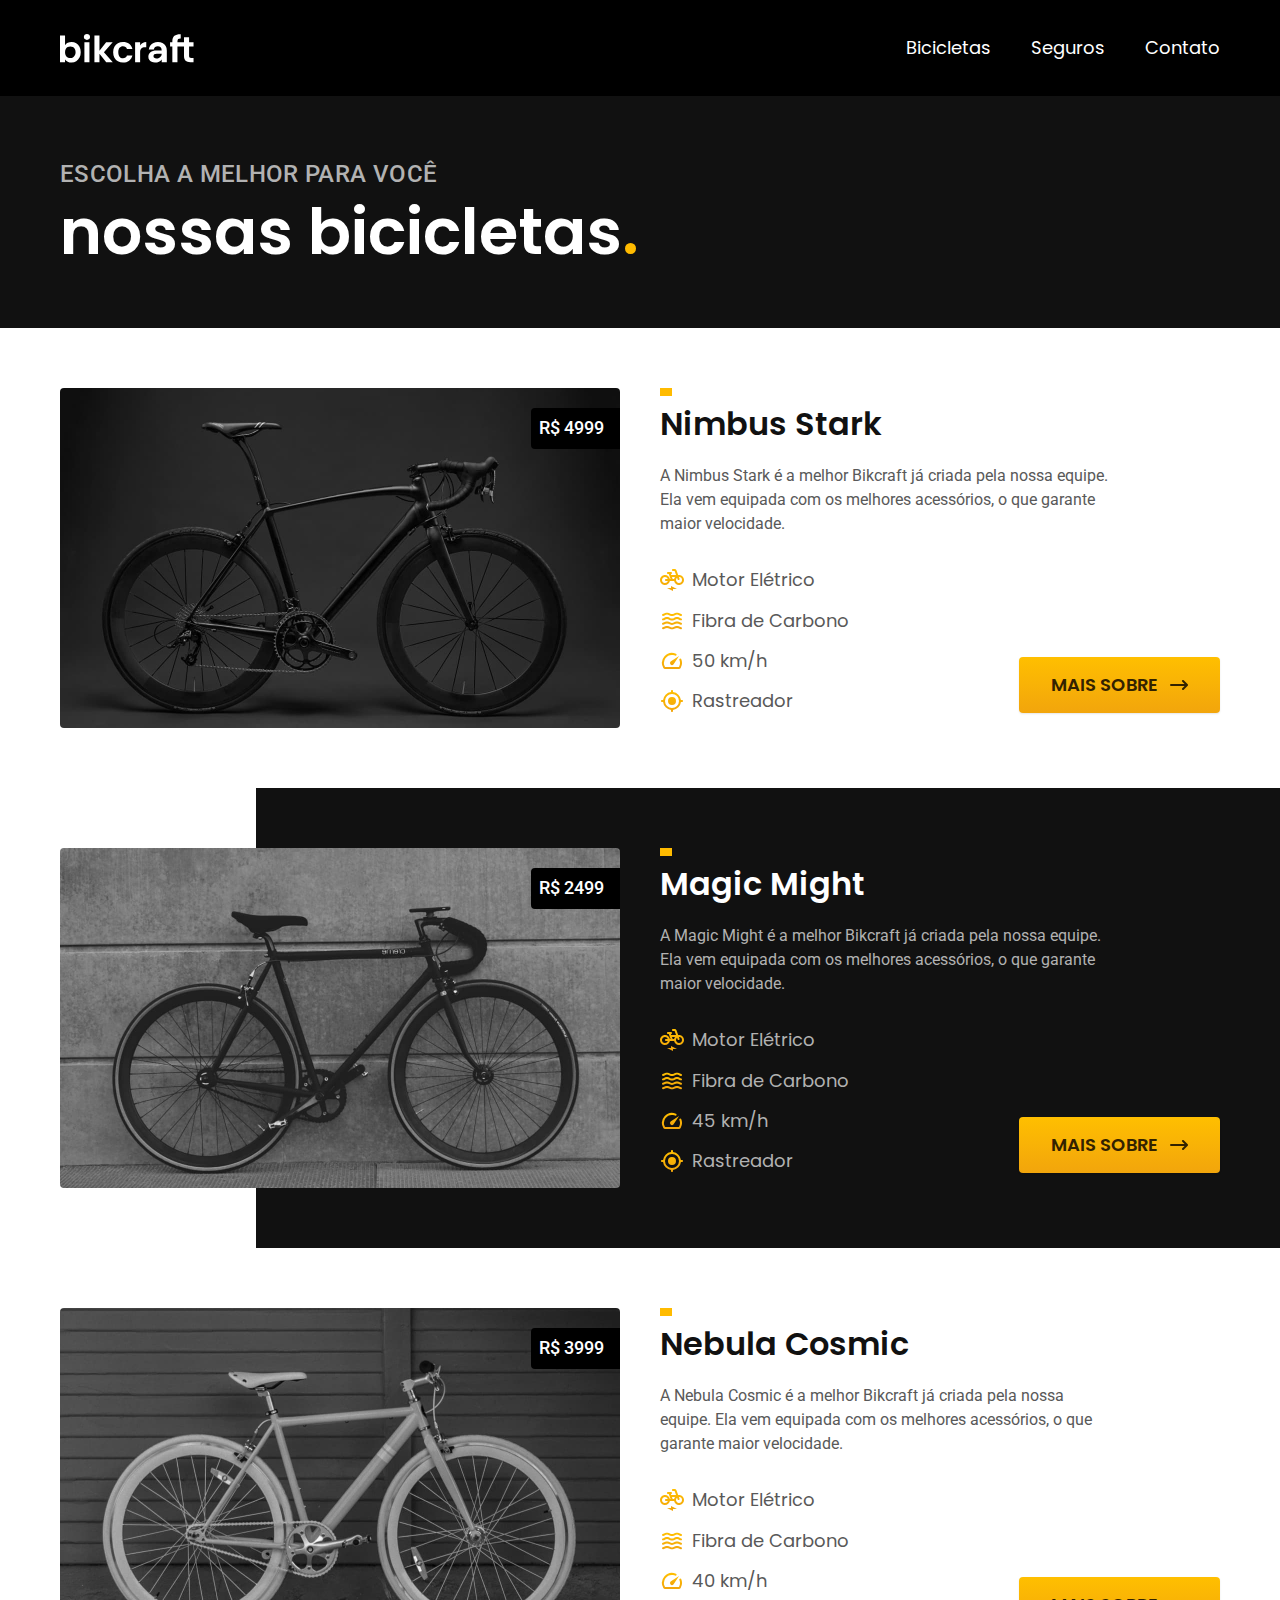
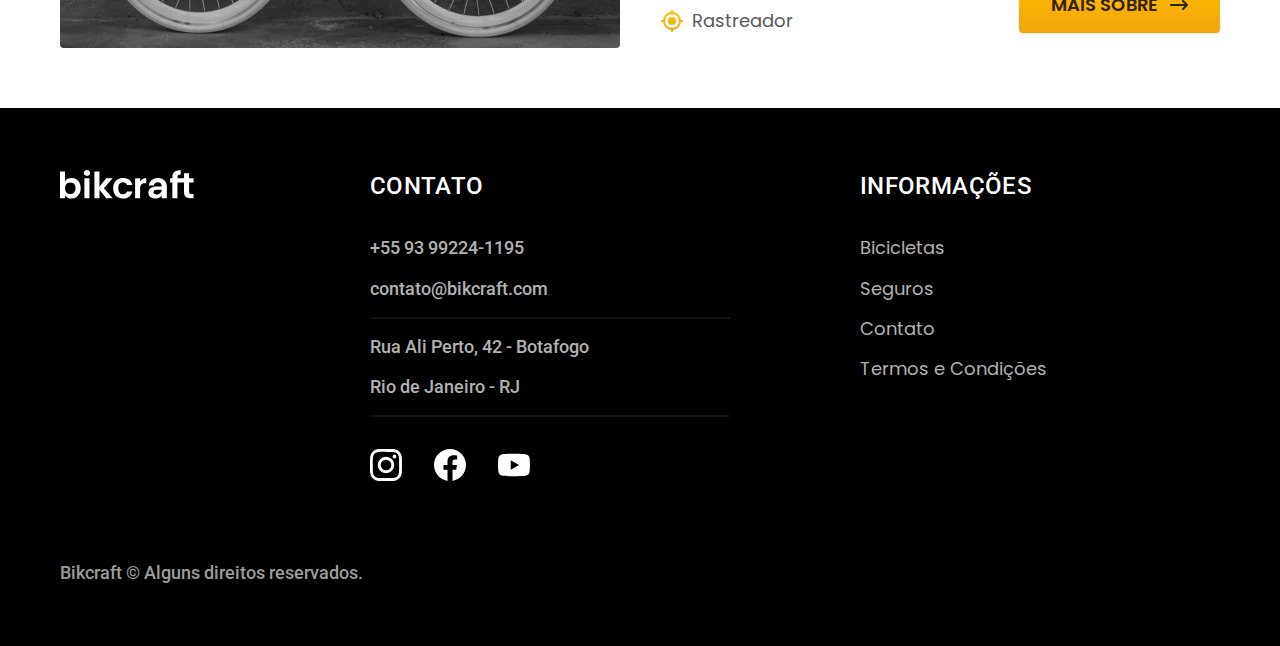
==== bicicletas.html @ 33fc5142 "bicicletas pagina" ====
<!DOCTYPE html>
<html lang="pt-br">

<head>
  <meta charset="UTF-8">
  <meta http-equiv="X-UA-Compatible" content="IE=edge">
  <meta name="viewport" content="width=device-width, initial-scale=1.0">
  <title>Bicicletas - Bikcraft</title>
  <meta name="description" content="Bicicletas - Bikcraft">
  <link rel="stylesheet" href="./css/style.css">
  <link rel="preconnect" href="https://fonts.googleapis.com">
  <link rel="preconnect" href="https://fonts.gstatic.com" crossorigin>
  <link href="https://fonts.googleapis.com/css2?family=Merriweather:ital,wght@1,900&family=Poppins:wght@400;600&family=Roboto:wght@400;500&display=swap" rel="stylesheet">
</head>

<body id="bicicletas">
  <header class="header-bg">
    <div class="header container">
      <a href="./">
        <img src="./img/bikcraft.svg" alt="Bikcraft">
      </a>
      <nav aria-label="primaria">
        <ul class="header-menu font-1-m cor-0">
          <li><a href="./bicicletas.html">Bicicletas</a></li>
          <li><a href="./seguros.html">Seguros</a></li>
          <li><a href="./contato.html">Contato</a></li>
        </ul>
      </nav>
    </div>
  </header>

  <main>
    <div class="titulo-bg">
      <div class="titulo container">
        <p class="font-2-l-b cor-5">Escolha a melhor para você</p>
        <h1 class="font-1-xxl cor-0">nossas bicicletas<span class="cor-p1">.</span></h2>
      </div>
    </div>


    <div class="bicicletas container">
      <div class="bicicletas-imagem">
        <img src="./img/bicicletas/nimbus.jpg" alt="Bicicleta preta">
        <span class="font-2-m cor-0">R$ 4999</span>
      </div>
      <div class="bicicletas-conteudo">
        <h2 class="font-1-xl">Nimbus Stark</h2>
        <p class="font-2-s cor-8">A Nimbus Stark é a melhor Bikcraft já criada pela nossa equipe. Ela vem equipada com os melhores acessórios, o que garante maior velocidade.</p>
        <ul class="font-1-m cor-8">
          <li>
            <img src="./img/icones/eletrica.svg" alt="">
            Motor Elétrico
          </li>
          <li>
            <img src="./img/icones/carbono.svg" alt="">
            Fibra de Carbono
          </li>
          <li>
            <img src="./img/icones/velocidade.svg" alt="">
            50 km/h
          </li>
          <li>
            <img src="./img/icones/rastreador.svg" alt="">
            Rastreador
          </li>
        </ul>
        <a class="botao seta" href="./bicicletas/nimbus.html">Mais sobre</a>
      </div>

    </div>

    <div class="bicicletas-bg">
      <div class="bicicletas container">
        <div class="bicicletas-imagem">
          <img src="./img/bicicletas/magic.jpg" alt="Bicicleta preta">
          <span class="font-2-m cor-0">R$ 2499</span>
        </div>
        <div class="bicicletas-conteudo">
          <h2 class="font-1-xl cor-0">Magic Might</h2>
          <p class="font-2-s cor-5">A Magic Might é a melhor Bikcraft já criada pela nossa equipe. Ela vem equipada com os melhores acessórios, o que garante maior velocidade.</p>
          <ul class="font-1-m cor-5">
            <li>
              <img src="./img/icones/eletrica.svg" alt="">
              Motor Elétrico
            </li>
            <li>
              <img src="./img/icones/carbono.svg" alt="">
              Fibra de Carbono
            </li>
            <li>
              <img src="./img/icones/velocidade.svg" alt="">
              45 km/h
            </li>
            <li>
              <img src="./img/icones/rastreador.svg" alt="">
              Rastreador
            </li>
          </ul>
          <a class="botao seta" href="./bicicletas/magic.html">Mais sobre</a>
        </div>

      </div>
    </div>

    <div class="bicicletas container">
      <div class="bicicletas-imagem">
        <img src="./img/bicicletas/nebula.jpg" alt="Bicicleta preta">
        <span class="font-2-m cor-0">R$ 3999</span>
      </div>
      <div class="bicicletas-conteudo">
        <h2 class="font-1-xl">Nebula Cosmic</h2>
        <p class="font-2-s cor-8">A Nebula Cosmic é a melhor Bikcraft já criada pela nossa equipe. Ela vem equipada com os melhores acessórios, o que garante maior velocidade.</p>
        <ul class="font-1-m cor-8">
          <li>
            <img src="./img/icones/eletrica.svg" alt="">
            Motor Elétrico
          </li>
          <li>
            <img src="./img/icones/carbono.svg" alt="">
            Fibra de Carbono
          </li>
          <li>
            <img src="./img/icones/velocidade.svg" alt="">
            40 km/h
          </li>
          <li>
            <img src="./img/icones/rastreador.svg" alt="">
            Rastreador
          </li>
        </ul>
        <a class="botao seta" href="./bicicletas/nebula.html">Mais sobre</a>
      </div>

    </div>

  </main>

  <footer class="footer-bg">
    <div class="footer container">
      <img src="./img/bikcraft.svg" alt="Bikcraft">

      <div class="footer-contato">
        <h3 class="font-2-l-b cor-0">Contato</h3>
        <ul class="font-2-m cor-5">
          <li><a href="tel:+5593992241195">+55 93 99224-1195</a></li>
          <li><a href="mailto:contato@bikcraft.com">contato@bikcraft.com</a></li>
          <li>Rua Ali Perto, 42 - Botafogo</li>
          <li>Rio de Janeiro - RJ</li>
        </ul>
        <div class="footer-redes">
          <a href="./">
            <img src="./img/redes/instagram.svg" alt="Instagram">
          </a>
          <a href="./">
            <img src="./img/redes/facebook.svg" alt="Facebook">
          </a>
          <a href="./">
            <img src="./img/redes/youtube.svg" alt="Youtube">
          </a>
        </div>
      </div>
      <div class="footer-informacoes">
        <h3 class="font-2-l-b cor-0">Informações</h3>
        <nav>
          <ul class="font-1-m cor-5">
            <li><a href="./bicicletas.html">Bicicletas</a></li>
            <li><a href="./seguros.html">Seguros</a></li>
            <li><a href="./contato.html">Contato</a></li>
            <li><a href="./termos.html">Termos e Condições</a></li>
          </ul>
        </nav>
      </div>
      <p class="font-2-m cor-6 footer-copy">Bikcraft © Alguns direitos reservados.</p>
    </div>
  </footer>

</body>

</html>
---- css/style.css ----
@import "./global/global.css";
@import "./utilidades/tipografia.css";
@import "./utilidades/cores.css";
@import "./global/header.css";
@import "./global/footer.css";

/* Utilidades */
@import "./utilidades/componentes.css";

/* Home */
@import "./home/introducao.css";
@import "./home/tecnologia.css";
@import "./home/parceiros.css";
@import "./home/depoimento.css";

/* Bicicletas */
@import "./bicicletas/bicicletas-lista.css";
@import "./bicicletas/bicicletas.css";

/* Seguros */
@import "./seguros/seguros.css";

/* Termos */
@import "./termos/termos.css";
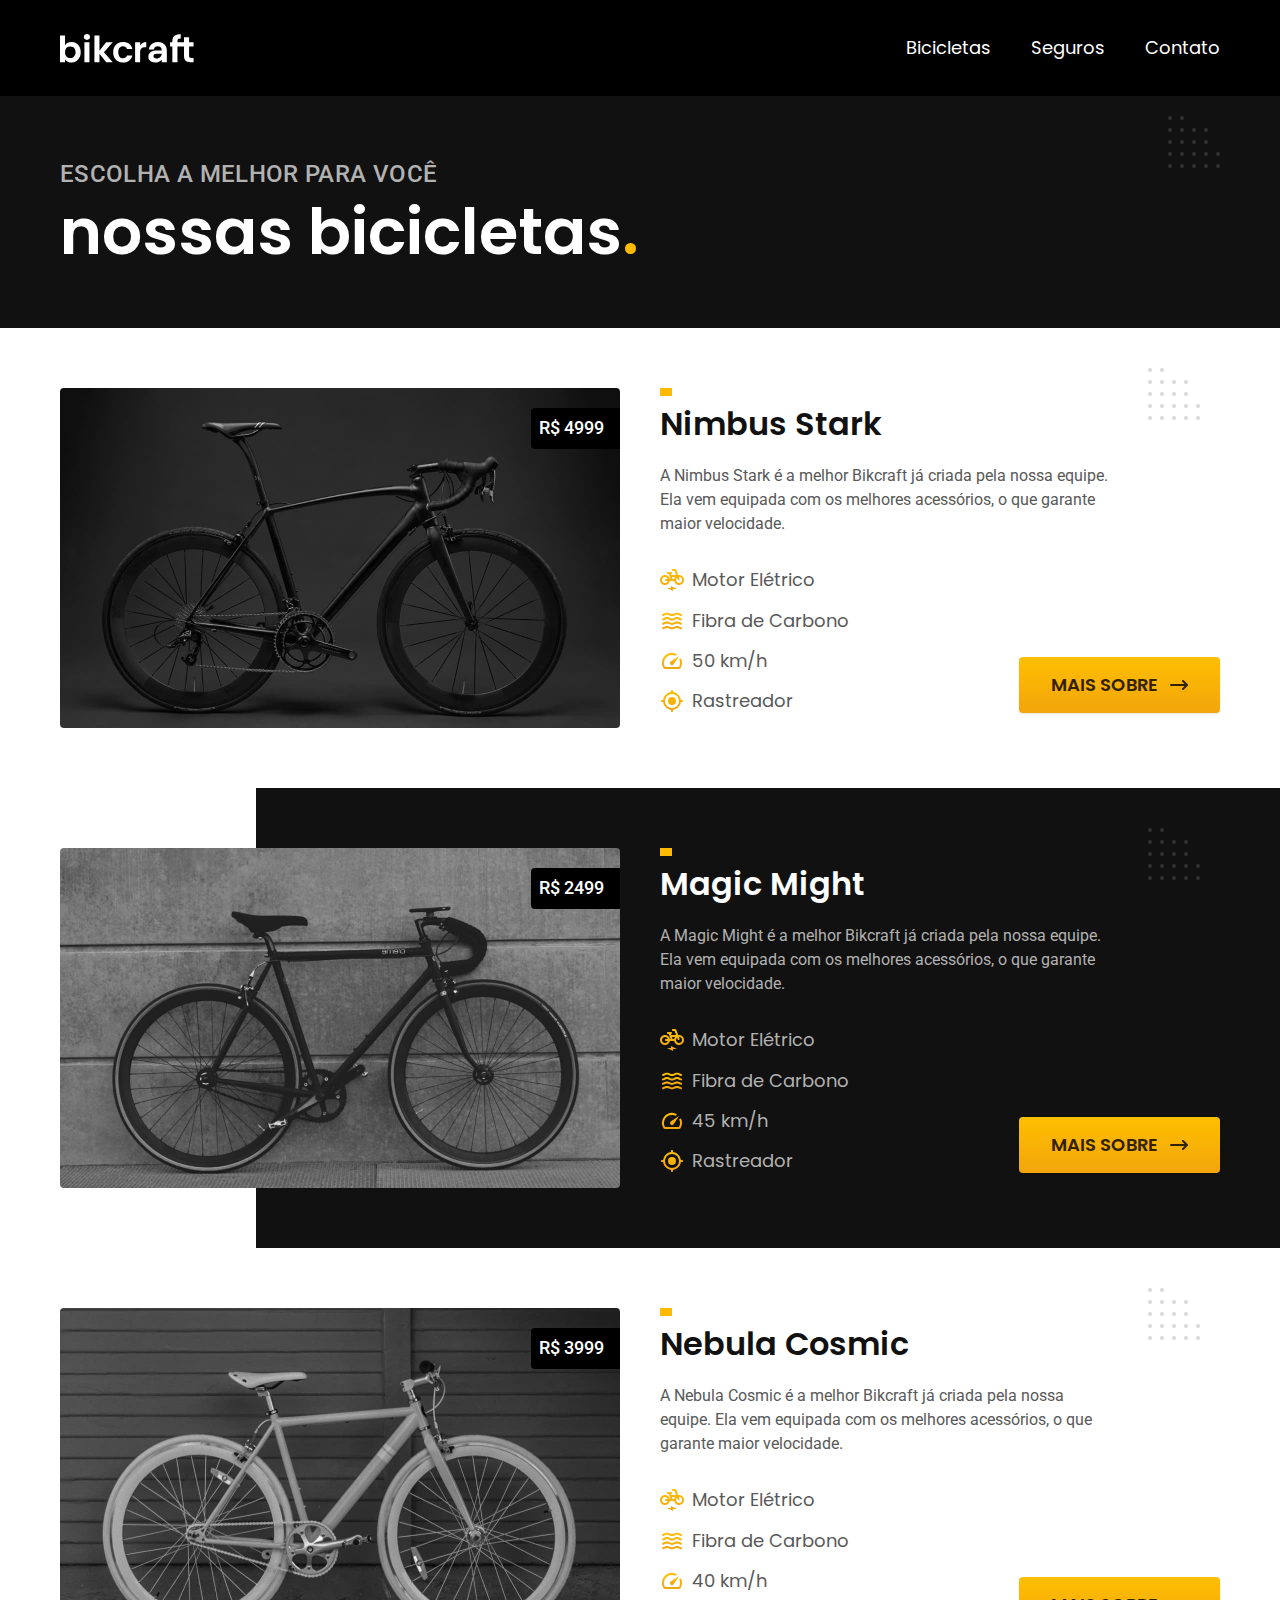
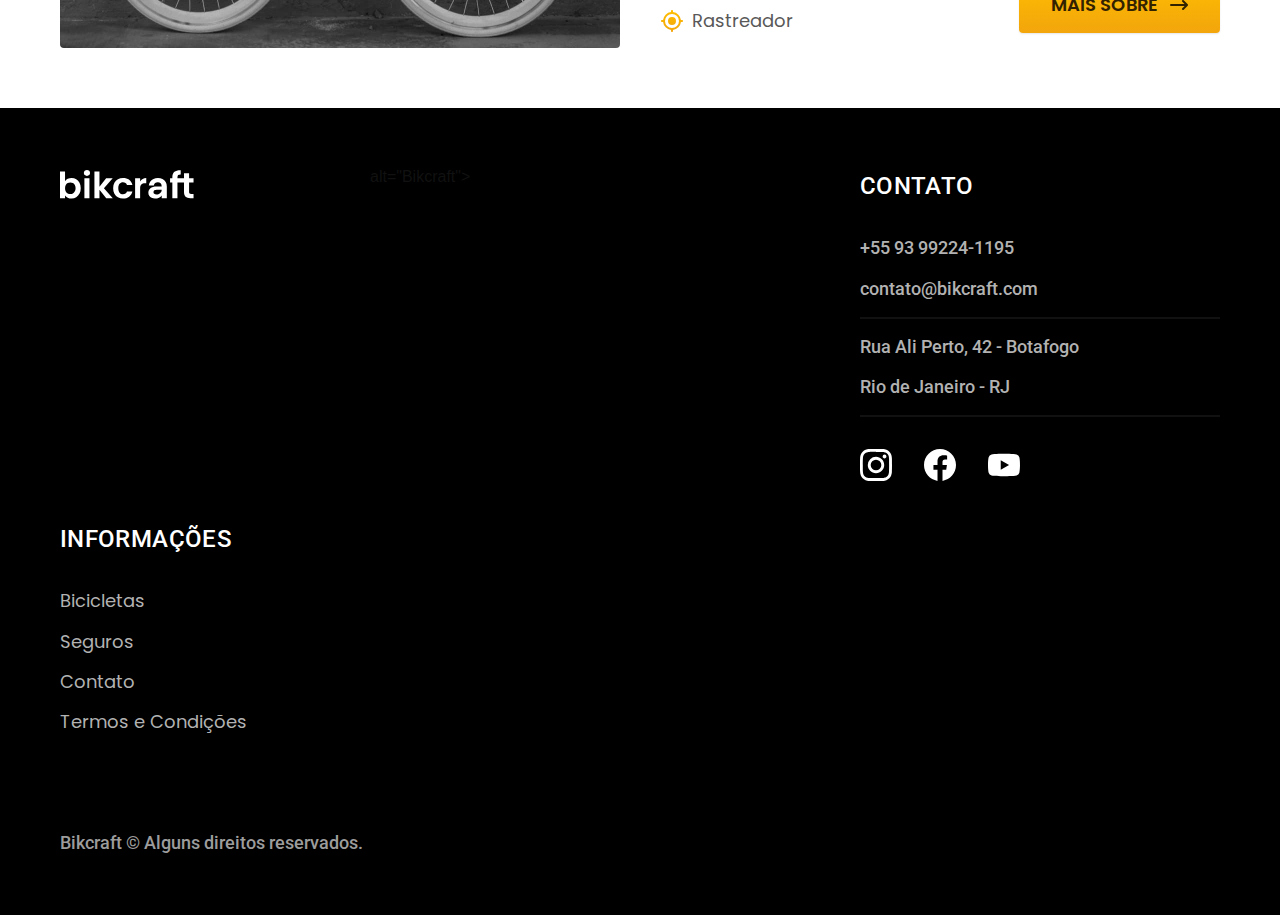
==== commit 597342eb: "otimizações" ====
--- a/bicicletas.html
+++ b/bicicletas.html
@@ -7,6 +7,7 @@
   <meta name="viewport" content="width=device-width, initial-scale=1.0">
   <title>Bicicletas - Bikcraft</title>
   <meta name="description" content="Bicicletas - Bikcraft">
+  <link rel="preload" href="./css/style.css" as="style">
   <link rel="stylesheet" href="./css/style.css">
   <link rel="preconnect" href="https://fonts.googleapis.com">
   <link rel="preconnect" href="https://fonts.gstatic.com" crossorigin>
@@ -17,7 +18,7 @@
   <header class="header-bg">
     <div class="header container">
       <a href="./">
-        <img src="./img/bikcraft.svg" alt="Bikcraft">
+        <img src="./img/bikcraft.svg" width="136" height="32" alt="Bikcraft">
       </a>
       <nav aria-label="primaria">
         <ul class="header-menu font-1-m cor-0">
@@ -137,7 +138,7 @@
 
   <footer class="footer-bg">
     <div class="footer container">
-      <img src="./img/bikcraft.svg" alt="Bikcraft">
+      <img src="./img/bikcraft.svg" width="136" height="32" alt="Bikcraft"> alt="Bikcraft">
 
       <div class="footer-contato">
         <h3 class="font-2-l-b cor-0">Contato</h3>
--- a/css/style.css
+++ b/css/style.css
@@ -6,6 +6,7 @@
 
 /* Utilidades */
 @import "./utilidades/componentes.css";
+@import "./utilidades/formulario.css";
 
 /* Home */
 @import "./home/introducao.css";
@@ -17,8 +18,21 @@
 @import "./bicicletas/bicicletas-lista.css";
 @import "./bicicletas/bicicletas.css";
 
+/* Bicicleta */
+@import "./bicicleta/bicicleta.css";
+@import "./bicicleta/seguro.css";
+
 /* Seguros */
 @import "./seguros/seguros.css";
+@import "./seguros/vantagens.css";
+@import "./seguros/perguntas.css";
+
+/* Orçamento */
+@import "./orcamento/orcamento.css";
+
+/* Contato */
+@import "./contato/contato.css";
+@import "./contato/lojas.css";
 
 /* Termos */
 @import "./termos/termos.css";
--- a/css/style.css
+++ b/css/style.css
@@ -6,6 +6,7 @@
 
 /* Utilidades */
 @import "./utilidades/componentes.css";
+@import "./utilidades/formulario.css";
 
 /* Home */
 @import "./home/introducao.css";
@@ -17,8 +18,21 @@
 @import "./bicicletas/bicicletas-lista.css";
 @import "./bicicletas/bicicletas.css";
 
+/* Bicicleta */
+@import "./bicicleta/bicicleta.css";
+@import "./bicicleta/seguro.css";
+
 /* Seguros */
 @import "./seguros/seguros.css";
+@import "./seguros/vantagens.css";
+@import "./seguros/perguntas.css";
+
+/* Orçamento */
+@import "./orcamento/orcamento.css";
+
+/* Contato */
+@import "./contato/contato.css";
+@import "./contato/lojas.css";
 
 /* Termos */
 @import "./termos/termos.css";
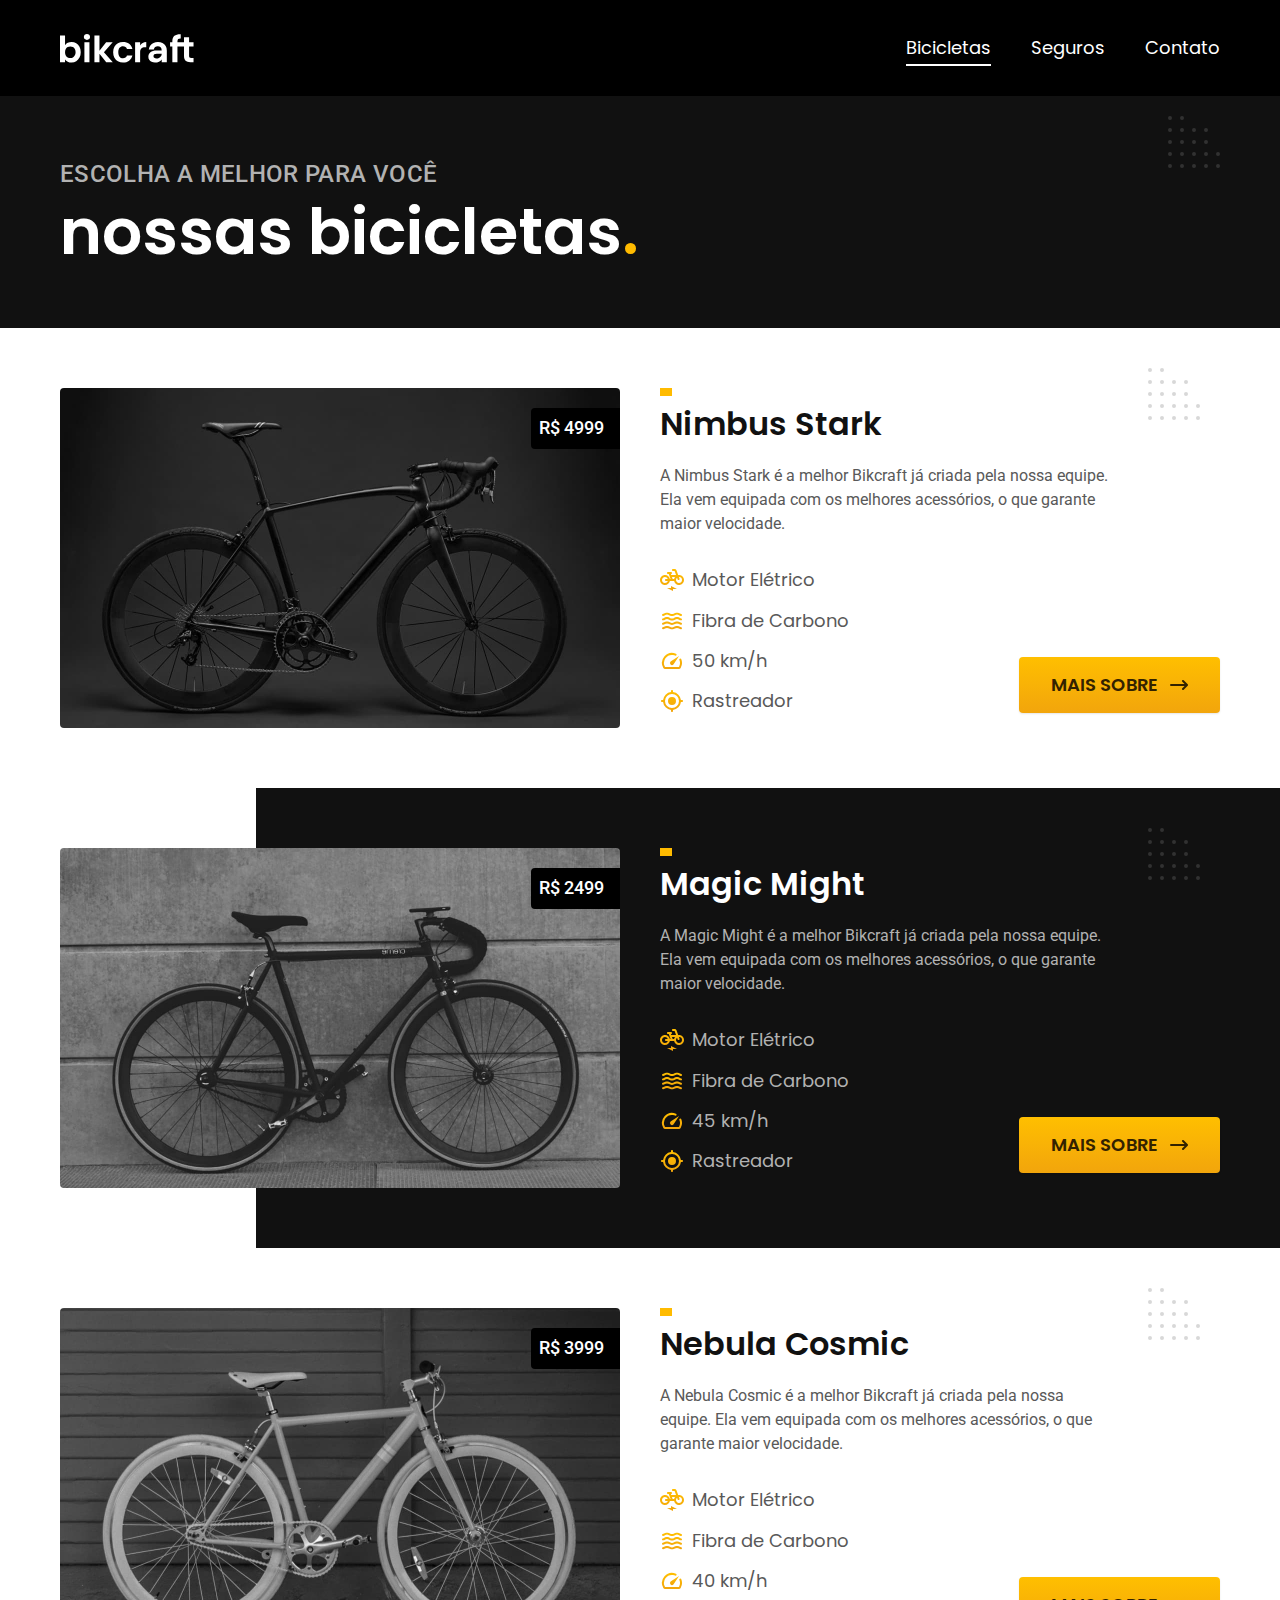
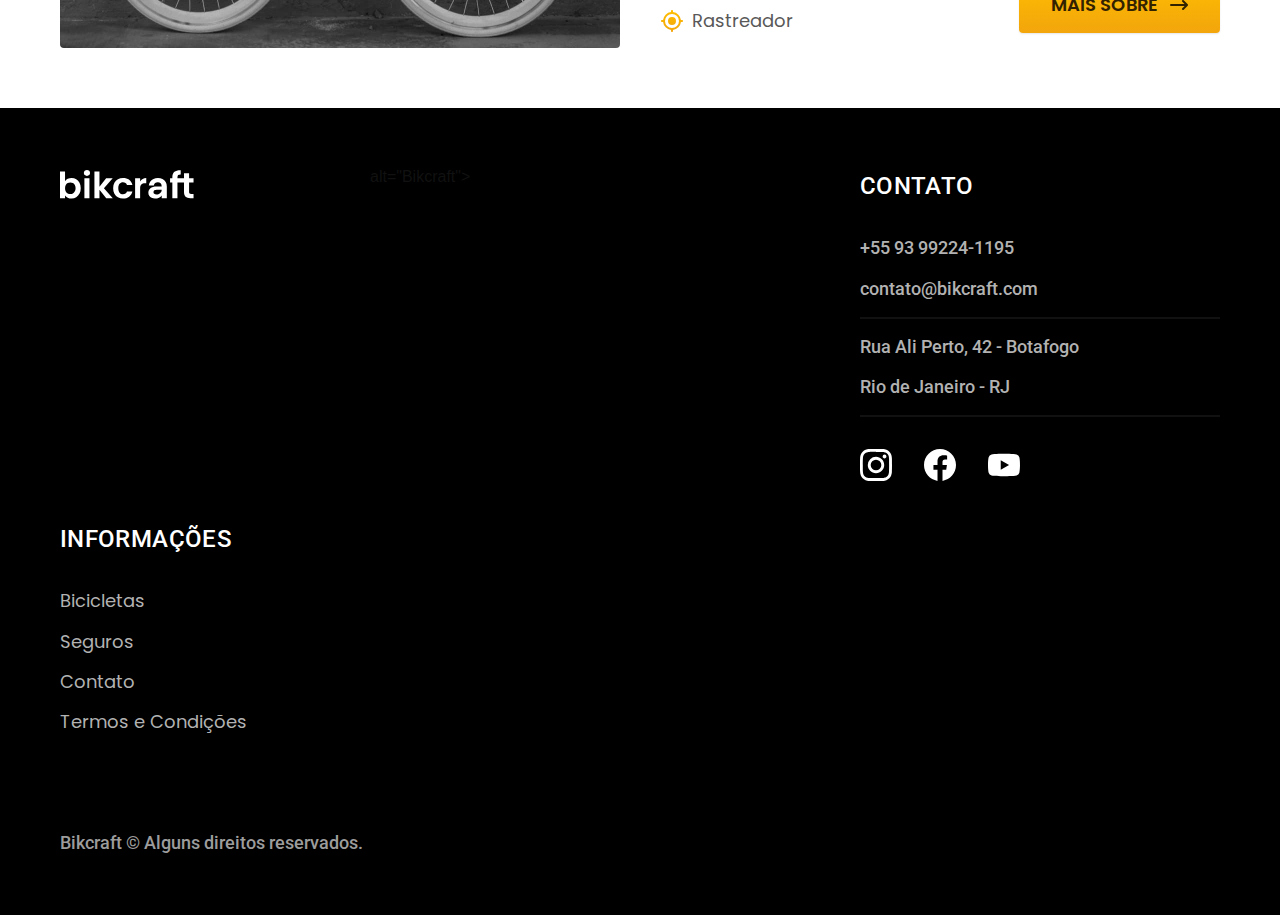
==== commit 459a157c: "script links menu" ====
--- a/bicicletas.html
+++ b/bicicletas.html
@@ -175,6 +175,7 @@
     </div>
   </footer>
 
+  <script src="./js/script.js"></script>
 </body>
 
 </html>